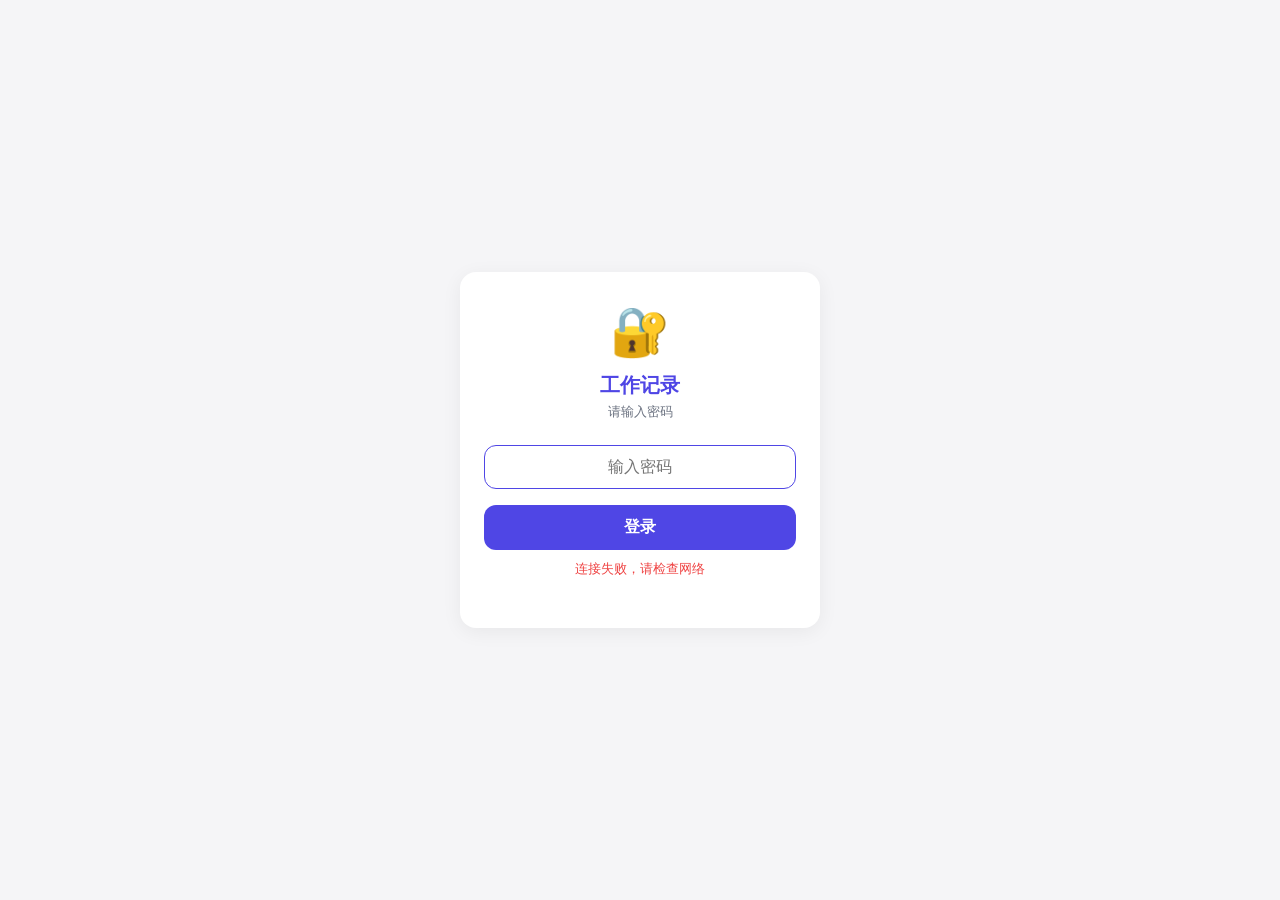
==== static/login.html @ 8ad7affc "add login authentication" ====
<!DOCTYPE html>
<html lang="zh-CN">
<head>
<meta charset="UTF-8">
<meta name="viewport" content="width=device-width, initial-scale=1.0, maximum-scale=1.0, user-scalable=no, viewport-fit=cover">
<meta name="theme-color" content="#4F46E5">
<title>工作记录 - 登录</title>
<style>
:root {
  --primary: #4F46E5; --bg: #F5F5F7; --card: #FFFFFF;
  --text: #1F2937; --text-secondary: #6B7280; --border: #E5E7EB;
  --radius: 16px; --shadow: 0 4px 20px rgba(0,0,0,0.06);
}
* { margin: 0; padding: 0; box-sizing: border-box; }
body {
  font-family: -apple-system, BlinkMacSystemFont, "Segoe UI", "PingFang SC", "Microsoft YaHei", sans-serif;
  background: var(--bg); color: var(--text);
  display: flex; align-items: center; justify-content: center;
  min-height: 100vh; min-height: 100dvh;
  padding: 20px; -webkit-font-smoothing: antialiased;
}
.card {
  background: var(--card); border-radius: var(--radius);
  padding: 32px 24px; width: 100%; max-width: 360px;
  box-shadow: var(--shadow); text-align: center;
}
.icon { font-size: 48px; margin-bottom: 12px; }
.title { font-size: 20px; font-weight: 700; margin-bottom: 4px; color: var(--primary); }
.subtitle { font-size: 13px; color: var(--text-secondary); margin-bottom: 24px; }
.input {
  width: 100%; padding: 12px 16px; border: 1.5px solid var(--border);
  border-radius: 12px; font-size: 16px; font-family: inherit;
  outline: none; text-align: center; -webkit-text-security: disc;
  transition: border-color 0.2s;
}
.input:focus { border-color: var(--primary); }
.btn {
  width: 100%; padding: 12px; background: var(--primary);
  color: white; border: none; border-radius: 12px;
  font-size: 16px; font-weight: 600; cursor: pointer; margin-top: 16px;
  transition: all 0.2s;
}
.btn:active { transform: scale(0.97); opacity: 0.9; }
.error { color: #EF4444; font-size: 13px; margin-top: 10px; min-height: 20px; }
.hint { font-size: 12px; color: var(--text-secondary); margin-top: 16px; line-height: 1.5; }
</style>
</head>
<body>
<div class="card" id="card">
  <div class="icon">🔐</div>
  <div class="title" id="title">工作记录</div>
  <div class="subtitle" id="subtitle">请输入密码</div>
  <form onsubmit="handleSubmit(event)">
    <input type="password" class="input" id="password" placeholder="输入密码" autofocus>
    <button type="submit" class="btn" id="btn">登录</button>
  </form>
  <div class="error" id="error"></div>
  <div class="hint" id="hint"></div>
</div>
<script>
let mode = 'login'; // 'setup' | 'login'

async function checkStatus() {
  try {
    const res = await fetch('/api/auth/status');
    const data = await res.json();
    if (data.authenticated) {
      window.location.href = '/';
      return;
    }
    if (!data.password_set) {
      mode = 'setup';
      document.getElementById('title').textContent = '设置密码';
      document.getElementById('subtitle').textContent = '首次使用，请设置登录密码';
      document.getElementById('btn').textContent = '设置密码并登录';
      document.getElementById('hint').textContent = '密码保存在本地数据库，不会上传到任何服务器';
    }
  } catch(e) {
    document.getElementById('error').textContent = '连接失败，请检查网络';
  }
}

async function handleSubmit(e) {
  e.preventDefault();
  const pw = document.getElementById('password').value.trim();
  if (!pw) return;
  if (pw.length < 4) {
    document.getElementById('error').textContent = '密码至少 4 位';
    return;
  }

  const btn = document.getElementById('btn');
  btn.textContent = '⏳ 请稍候...';
  btn.disabled = true;
  document.getElementById('error').textContent = '';

  try {
    const url = mode === 'setup' ? '/api/auth/setup' : '/api/auth/login';
    const res = await fetch(url, {
      method: 'POST',
      headers: { 'Content-Type': 'application/json' },
      body: JSON.stringify({ password: pw })
    });
    const data = await res.json();

    if (data.ok) {
      window.location.href = '/';
    } else {
      document.getElementById('error').textContent = data.error || '登录失败';
      document.getElementById('password').value = '';
      document.getElementById('password').focus();
    }
  } catch(e) {
    document.getElementById('error').textContent = '网络错误，请重试';
  }
  btn.textContent = mode === 'setup' ? '设置密码并登录' : '登录';
  btn.disabled = false;
}

checkStatus();
</script>
</body>
</html>
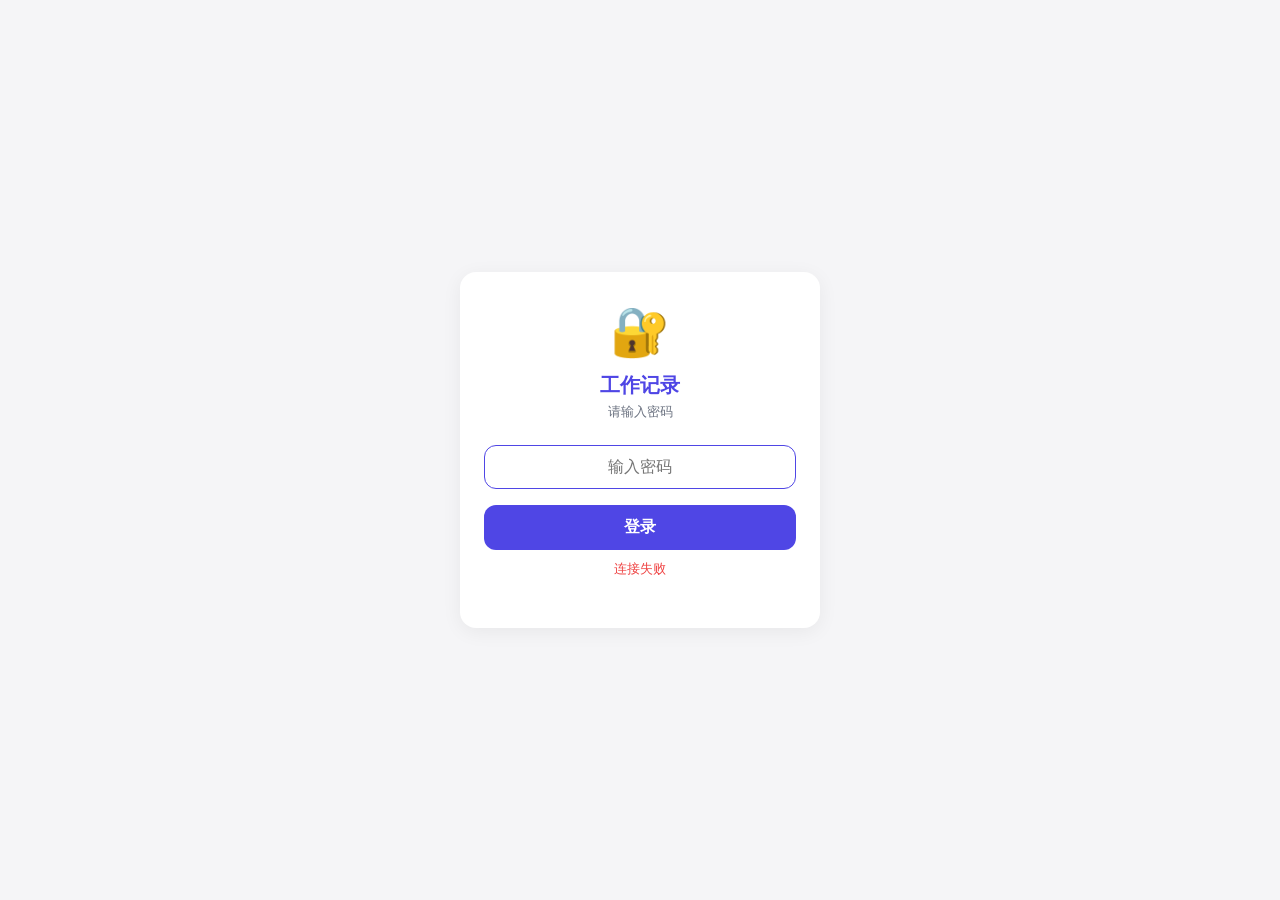
==== commit 7d93458d: "simplify login: merge setup into single login flow" ====
--- a/static/login.html
+++ b/static/login.html
@@ -58,8 +58,6 @@
   <div class="hint" id="hint"></div>
 </div>
 <script>
-let mode = 'login'; // 'setup' | 'login'
-
 async function checkStatus() {
   try {
     const res = await fetch('/api/auth/status');
@@ -69,14 +67,11 @@
       return;
     }
     if (!data.password_set) {
-      mode = 'setup';
-      document.getElementById('title').textContent = '设置密码';
       document.getElementById('subtitle').textContent = '首次使用，请设置登录密码';
-      document.getElementById('btn').textContent = '设置密码并登录';
       document.getElementById('hint').textContent = '密码保存在本地数据库，不会上传到任何服务器';
     }
   } catch(e) {
-    document.getElementById('error').textContent = '连接失败，请检查网络';
+    document.getElementById('error').textContent = '连接失败';
   }
 }
 
@@ -95,8 +90,7 @@
   document.getElementById('error').textContent = '';
 
   try {
-    const url = mode === 'setup' ? '/api/auth/setup' : '/api/auth/login';
-    const res = await fetch(url, {
+    const res = await fetch('/api/auth/login', {
       method: 'POST',
       headers: { 'Content-Type': 'application/json' },
       body: JSON.stringify({ password: pw })
@@ -113,7 +107,7 @@
   } catch(e) {
     document.getElementById('error').textContent = '网络错误，请重试';
   }
-  btn.textContent = mode === 'setup' ? '设置密码并登录' : '登录';
+  btn.textContent = '登录';
   btn.disabled = false;
 }
 
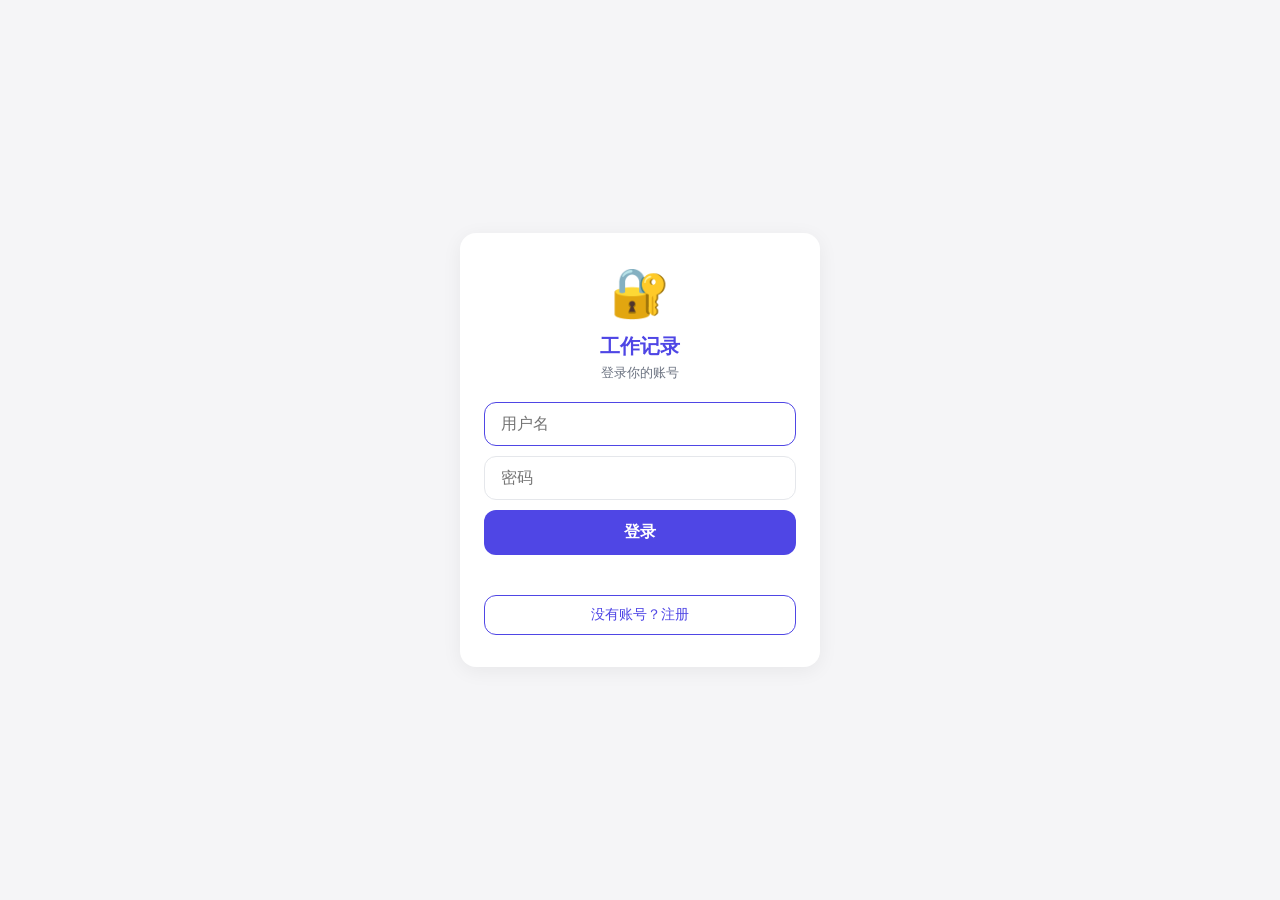
==== commit 0727206b: "multi-user: register & login with per-user data isolation" ====
--- a/static/login.html
+++ b/static/login.html
@@ -6,112 +6,77 @@
 <meta name="theme-color" content="#4F46E5">
 <title>工作记录 - 登录</title>
 <style>
-:root {
-  --primary: #4F46E5; --bg: #F5F5F7; --card: #FFFFFF;
-  --text: #1F2937; --text-secondary: #6B7280; --border: #E5E7EB;
-  --radius: 16px; --shadow: 0 4px 20px rgba(0,0,0,0.06);
-}
+:root { --primary: #4F46E5; --bg: #F5F5F7; --card: #FFFFFF; --text: #1F2937; --text-secondary: #6B7280; --border: #E5E7EB; --radius: 16px; --shadow: 0 4px 20px rgba(0,0,0,0.06); }
 * { margin: 0; padding: 0; box-sizing: border-box; }
-body {
-  font-family: -apple-system, BlinkMacSystemFont, "Segoe UI", "PingFang SC", "Microsoft YaHei", sans-serif;
-  background: var(--bg); color: var(--text);
-  display: flex; align-items: center; justify-content: center;
-  min-height: 100vh; min-height: 100dvh;
-  padding: 20px; -webkit-font-smoothing: antialiased;
-}
-.card {
-  background: var(--card); border-radius: var(--radius);
-  padding: 32px 24px; width: 100%; max-width: 360px;
-  box-shadow: var(--shadow); text-align: center;
-}
+body { font-family: -apple-system, BlinkMacSystemFont, "Segoe UI", "PingFang SC", "Microsoft YaHei", sans-serif; background: var(--bg); color: var(--text); display: flex; align-items: center; justify-content: center; min-height: 100vh; min-height: 100dvh; padding: 20px; -webkit-font-smoothing: antialiased; }
+.card { background: var(--card); border-radius: var(--radius); padding: 32px 24px; width: 100%; max-width: 360px; box-shadow: var(--shadow); text-align: center; }
 .icon { font-size: 48px; margin-bottom: 12px; }
 .title { font-size: 20px; font-weight: 700; margin-bottom: 4px; color: var(--primary); }
-.subtitle { font-size: 13px; color: var(--text-secondary); margin-bottom: 24px; }
-.input {
-  width: 100%; padding: 12px 16px; border: 1.5px solid var(--border);
-  border-radius: 12px; font-size: 16px; font-family: inherit;
-  outline: none; text-align: center; -webkit-text-security: disc;
-  transition: border-color 0.2s;
-}
+.subtitle { font-size: 13px; color: var(--text-secondary); margin-bottom: 20px; }
+.input { width: 100%; padding: 12px 16px; border: 1.5px solid var(--border); border-radius: 12px; font-size: 16px; font-family: inherit; outline: none; transition: border-color 0.2s; margin-bottom: 10px; }
 .input:focus { border-color: var(--primary); }
-.btn {
-  width: 100%; padding: 12px; background: var(--primary);
-  color: white; border: none; border-radius: 12px;
-  font-size: 16px; font-weight: 600; cursor: pointer; margin-top: 16px;
-  transition: all 0.2s;
-}
+.btn { width: 100%; padding: 12px; background: var(--primary); color: white; border: none; border-radius: 12px; font-size: 16px; font-weight: 600; cursor: pointer; transition: all 0.2s; }
 .btn:active { transform: scale(0.97); opacity: 0.9; }
+.btn-outline { width: 100%; padding: 10px; background: none; color: var(--primary); border: 1.5px solid var(--primary); border-radius: 12px; font-size: 14px; font-weight: 500; cursor: pointer; margin-top: 10px; }
 .error { color: #EF4444; font-size: 13px; margin-top: 10px; min-height: 20px; }
-.hint { font-size: 12px; color: var(--text-secondary); margin-top: 16px; line-height: 1.5; }
 </style>
 </head>
 <body>
-<div class="card" id="card">
+<div class="card">
   <div class="icon">🔐</div>
   <div class="title" id="title">工作记录</div>
-  <div class="subtitle" id="subtitle">请输入密码</div>
-  <form onsubmit="handleSubmit(event)">
-    <input type="password" class="input" id="password" placeholder="输入密码" autofocus>
+  <div class="subtitle" id="subtitle">登录你的账号</div>
+  <form onsubmit="handleLogin(event)" id="loginForm">
+    <input class="input" id="username" placeholder="用户名" autofocus>
+    <input type="password" class="input" id="password" placeholder="密码">
     <button type="submit" class="btn" id="btn">登录</button>
   </form>
   <div class="error" id="error"></div>
-  <div class="hint" id="hint"></div>
+  <button class="btn-outline" onclick="toggleMode()" id="toggleBtn">没有账号？注册</button>
 </div>
 <script>
-async function checkStatus() {
+let isRegister = false;
+
+async function checkAuth() {
   try {
     const res = await fetch('/api/auth/status');
     const data = await res.json();
-    if (data.authenticated) {
-      window.location.href = '/';
-      return;
-    }
-    if (!data.password_set) {
-      document.getElementById('subtitle').textContent = '首次使用，请设置登录密码';
-      document.getElementById('hint').textContent = '密码保存在本地数据库，不会上传到任何服务器';
-    }
-  } catch(e) {
-    document.getElementById('error').textContent = '连接失败';
-  }
+    if (data.authenticated) window.location.href = '/';
+  } catch(e) {}
 }
 
-async function handleSubmit(e) {
+function toggleMode() {
+  isRegister = !isRegister;
+  document.getElementById('title').textContent = isRegister ? '注册账号' : '工作记录';
+  document.getElementById('subtitle').textContent = isRegister ? '创建你的个人账号' : '登录你的账号';
+  document.getElementById('btn').textContent = isRegister ? '注册' : '登录';
+  document.getElementById('toggleBtn').textContent = isRegister ? '已有账号？登录' : '没有账号？注册';
+  document.getElementById('error').textContent = '';
+}
+
+async function handleLogin(e) {
   e.preventDefault();
+  const username = document.getElementById('username').value.trim();
   const pw = document.getElementById('password').value.trim();
-  if (!pw) return;
-  if (pw.length < 4) {
-    document.getElementById('error').textContent = '密码至少 4 位';
-    return;
-  }
+  if (!username) { document.getElementById('error').textContent = '请输入用户名'; return; }
+  if (pw.length < 4) { document.getElementById('error').textContent = '密码至少 4 位'; return; }
 
   const btn = document.getElementById('btn');
-  btn.textContent = '⏳ 请稍候...';
-  btn.disabled = true;
+  btn.textContent = '⏳ ...'; btn.disabled = true;
   document.getElementById('error').textContent = '';
 
   try {
-    const res = await fetch('/api/auth/login', {
-      method: 'POST',
-      headers: { 'Content-Type': 'application/json' },
-      body: JSON.stringify({ password: pw })
-    });
+    const url = isRegister ? '/api/auth/register' : '/api/auth/login';
+    const res = await fetch(url, { method: 'POST', headers: {'Content-Type':'application/json'}, body: JSON.stringify({username, password: pw}) });
     const data = await res.json();
-
-    if (data.ok) {
-      window.location.href = '/';
-    } else {
-      document.getElementById('error').textContent = data.error || '登录失败';
-      document.getElementById('password').value = '';
-      document.getElementById('password').focus();
-    }
-  } catch(e) {
-    document.getElementById('error').textContent = '网络错误，请重试';
-  }
-  btn.textContent = '登录';
+    if (data.ok) { window.location.href = '/'; }
+    else { document.getElementById('error').textContent = data.error || '操作失败'; }
+  } catch(e) { document.getElementById('error').textContent = '网络错误'; }
+  btn.textContent = isRegister ? '注册' : '登录';
   btn.disabled = false;
 }
 
-checkStatus();
+checkAuth();
 </script>
 </body>
 </html>
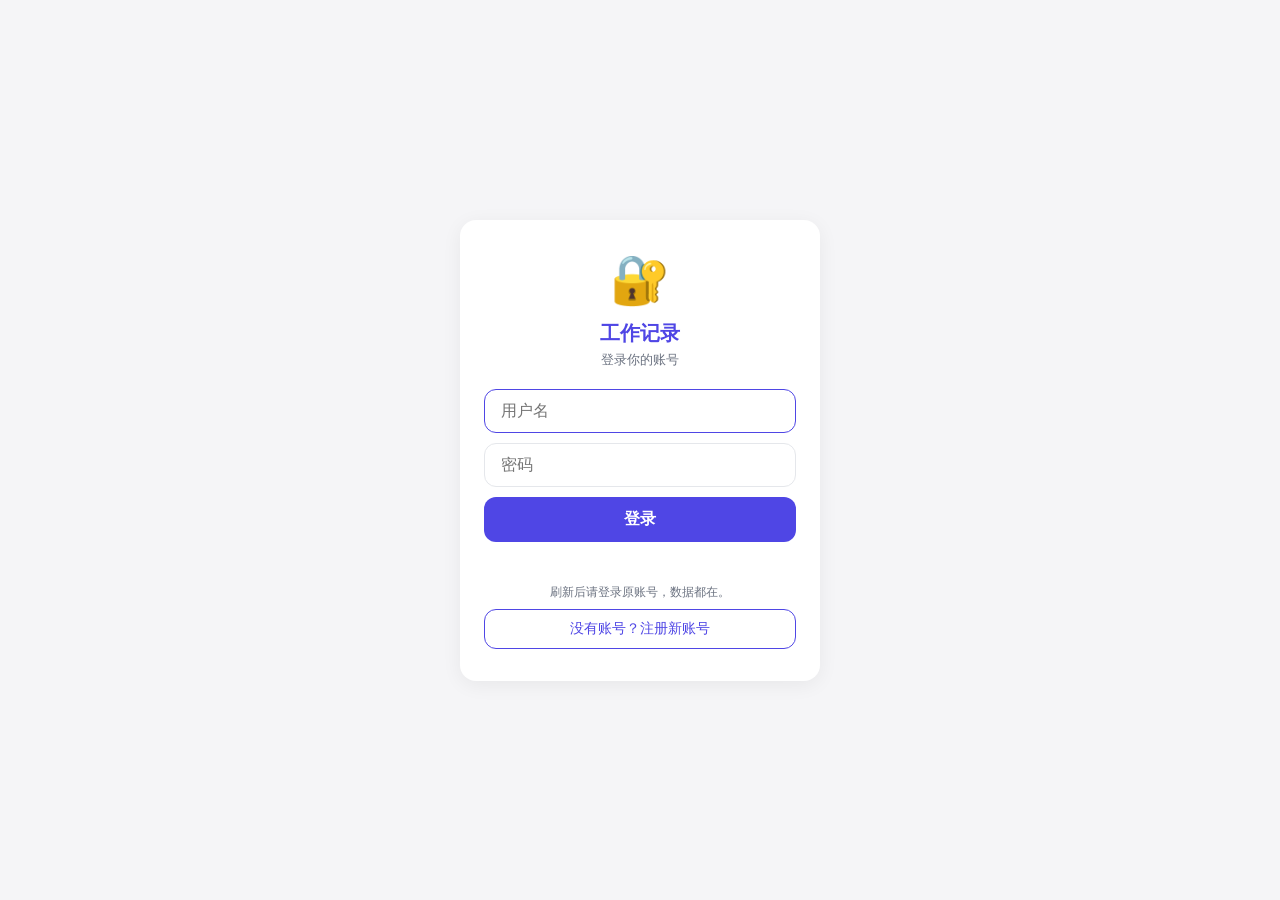
==== commit 4fbcd7fa: "fix: instant save at 100ms, save on visibility change, clearer login page" ====
--- a/static/login.html
+++ b/static/login.html
@@ -8,7 +8,7 @@
 <style>
 :root { --primary: #4F46E5; --bg: #F5F5F7; --card: #FFFFFF; --text: #1F2937; --text-secondary: #6B7280; --border: #E5E7EB; --radius: 16px; --shadow: 0 4px 20px rgba(0,0,0,0.06); }
 * { margin: 0; padding: 0; box-sizing: border-box; }
-body { font-family: -apple-system, BlinkMacSystemFont, "Segoe UI", "PingFang SC", "Microsoft YaHei", sans-serif; background: var(--bg); color: var(--text); display: flex; align-items: center; justify-content: center; min-height: 100vh; min-height: 100dvh; padding: 20px; -webkit-font-smoothing: antialiased; }
+body { font-family: -apple-system, BlinkMacSystemFont, "Segoe UI", "PingFang SC", "Microsoft YaHei", sans-serif; background: var(--bg); color: var(--text); display: flex; align-items: center; justify-content: center; min-height: 100dvh; padding: 20px; padding-bottom: max(20px, env(safe-area-inset-bottom)); -webkit-font-smoothing: antialiased; }
 .card { background: var(--card); border-radius: var(--radius); padding: 32px 24px; width: 100%; max-width: 360px; box-shadow: var(--shadow); text-align: center; }
 .icon { font-size: 48px; margin-bottom: 12px; }
 .title { font-size: 20px; font-weight: 700; margin-bottom: 4px; color: var(--primary); }
@@ -27,12 +27,13 @@
   <div class="title" id="title">工作记录</div>
   <div class="subtitle" id="subtitle">登录你的账号</div>
   <form onsubmit="handleLogin(event)" id="loginForm">
-    <input class="input" id="username" placeholder="用户名" autofocus>
-    <input type="password" class="input" id="password" placeholder="密码">
+    <input class="input" id="username" placeholder="用户名" autofocus autocomplete="username">
+    <input type="password" class="input" id="password" placeholder="密码" autocomplete="current-password">
     <button type="submit" class="btn" id="btn">登录</button>
   </form>
   <div class="error" id="error"></div>
-  <button class="btn-outline" onclick="toggleMode()" id="toggleBtn">没有账号？注册</button>
+  <div style="font-size:12px;color:var(--text-secondary);margin-top:12px;">刷新后请登录原账号，数据都在。</div>
+  <button class="btn-outline" onclick="toggleMode()" id="toggleBtn" style="margin-top:8px;">没有账号？注册新账号</button>
 </div>
 <script>
 let isRegister = false;
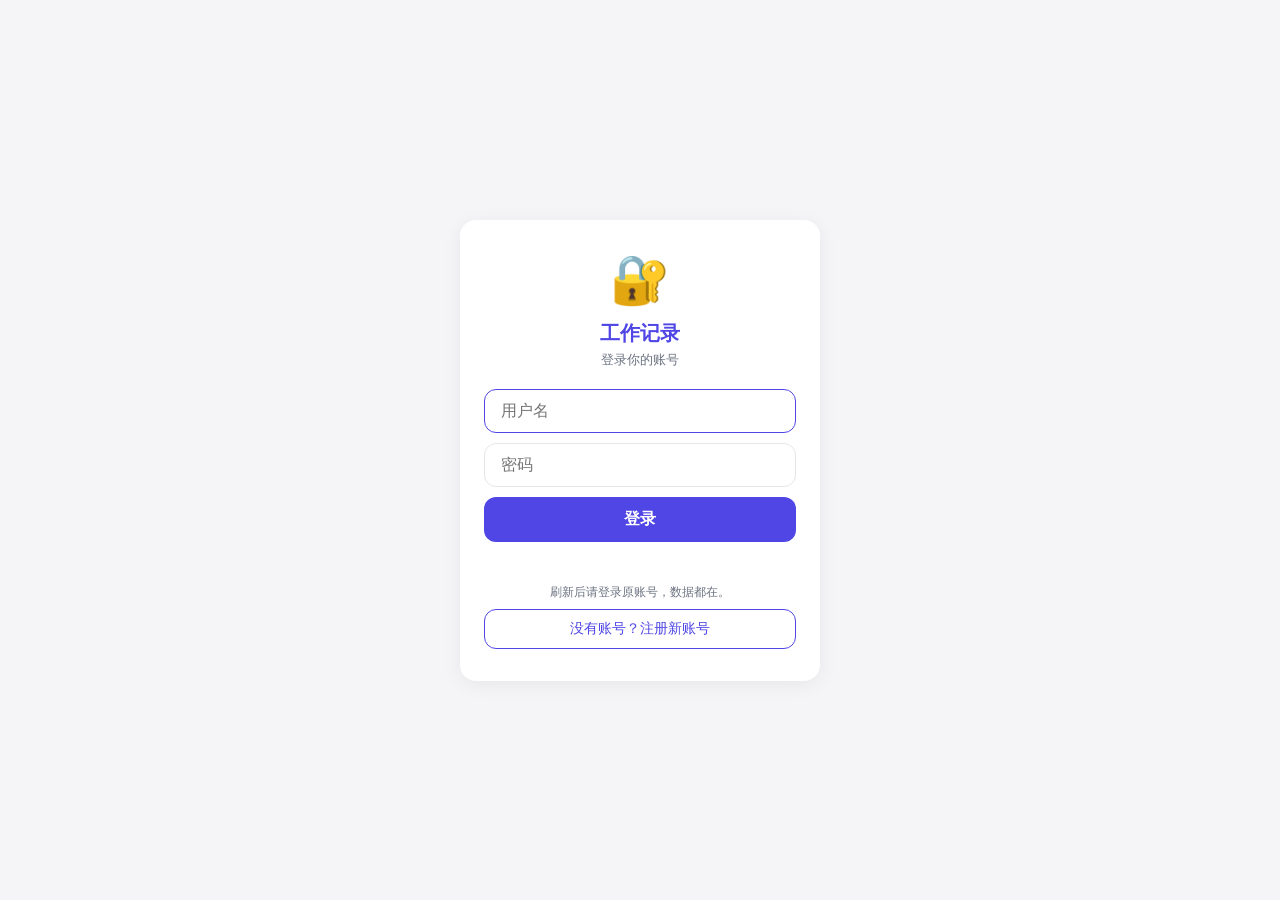
==== commit cb77e9fb: "remember last login username, pre-fill on login page" ====
--- a/static/login.html
+++ b/static/login.html
@@ -44,6 +44,8 @@
     const data = await res.json();
     if (data.authenticated) window.location.href = '/';
   } catch(e) {}
+  const u = localStorage.getItem('lastUser');
+  if (u) document.getElementById('username').value = u;
 }
 
 function toggleMode() {
@@ -70,7 +72,7 @@
     const url = isRegister ? '/api/auth/register' : '/api/auth/login';
     const res = await fetch(url, { method: 'POST', headers: {'Content-Type':'application/json'}, body: JSON.stringify({username, password: pw}) });
     const data = await res.json();
-    if (data.ok) { window.location.href = '/'; }
+    if (data.ok) { localStorage.setItem('lastUser', username); window.location.href = '/'; }
     else { document.getElementById('error').textContent = data.error || '操作失败'; }
   } catch(e) { document.getElementById('error').textContent = '网络错误'; }
   btn.textContent = isRegister ? '注册' : '登录';
